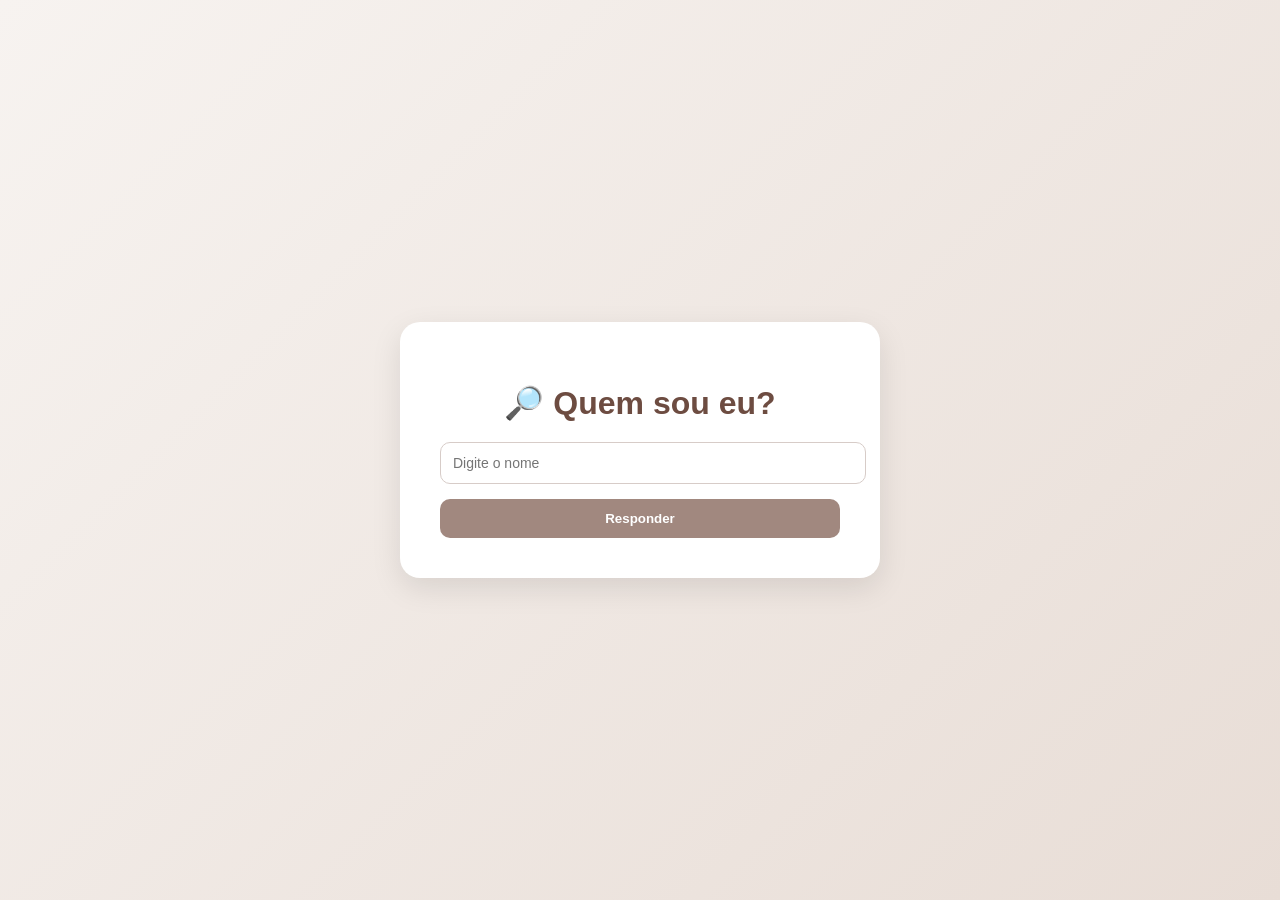
==== index.html @ ba2e21f1 "Atualizei os caminhos absolutos" ====
<!DOCTYPE html>
<html lang="pt-br">
<head>
    <meta charset="UTF-8">
    <meta name="viewport" content="width=device-width, initial-scale=1.0">
    <title>Página inicial</title>
    <link rel="stylesheet" href="/style.css">
</head>
<body>
<div class="container">
  <h1>🔎 Quem sou eu?</h1>
  <p id="dicas"></p>

  <input type="text" id="resposta" placeholder="Digite o nome">
  <button onclick="verificar()">Responder</button>
</div>

<script src="/script.js"></script>
</body>
</html>
---- style.css ----
body {
  margin: 0;
  padding: 0;
  font-family: 'Segoe UI', Arial, sans-serif;
  background: linear-gradient(135deg, #f7f3f0, #e8ddd6);
  display: flex;
  justify-content: center;
  align-items: center;
  height: 100vh;
}

/* Card central */
.container {
  background: #ffffff;
  padding: 40px;
  border-radius: 20px;
  box-shadow: 0 10px 30px rgba(0,0,0,0.1);
  text-align: center;
  width: 90%;
  max-width: 400px;
}

/* Título */
h1 {
  margin-bottom: 10px;
  color: #6d4c41;
}

/* Texto dicas */
#dicas {
  font-size: 16px;
  color: #8d6e63;
  margin-bottom: 20px;
}

/* Input */
input {
  width: 100%;
  padding: 12px;
  border-radius: 10px;
  border: 1px solid #d7ccc8;
  margin-bottom: 15px;
  outline: none;
  font-size: 14px;
}

/* Botão */
button {
  width: 100%;
  padding: 12px;
  border: none;
  border-radius: 10px;
  background-color: #a1887f;
  color: white;
  font-weight: bold;
  cursor: pointer;
  transition: 0.3s;
}

button:hover {
  background-color: #8d6e63;
}

/* Reels */
.reels {
  margin-top: 25px;
  padding: 20px;
  border-radius: 15px;
  background: #f9f5f2;
  border: 1px dashed #d7ccc8;
}
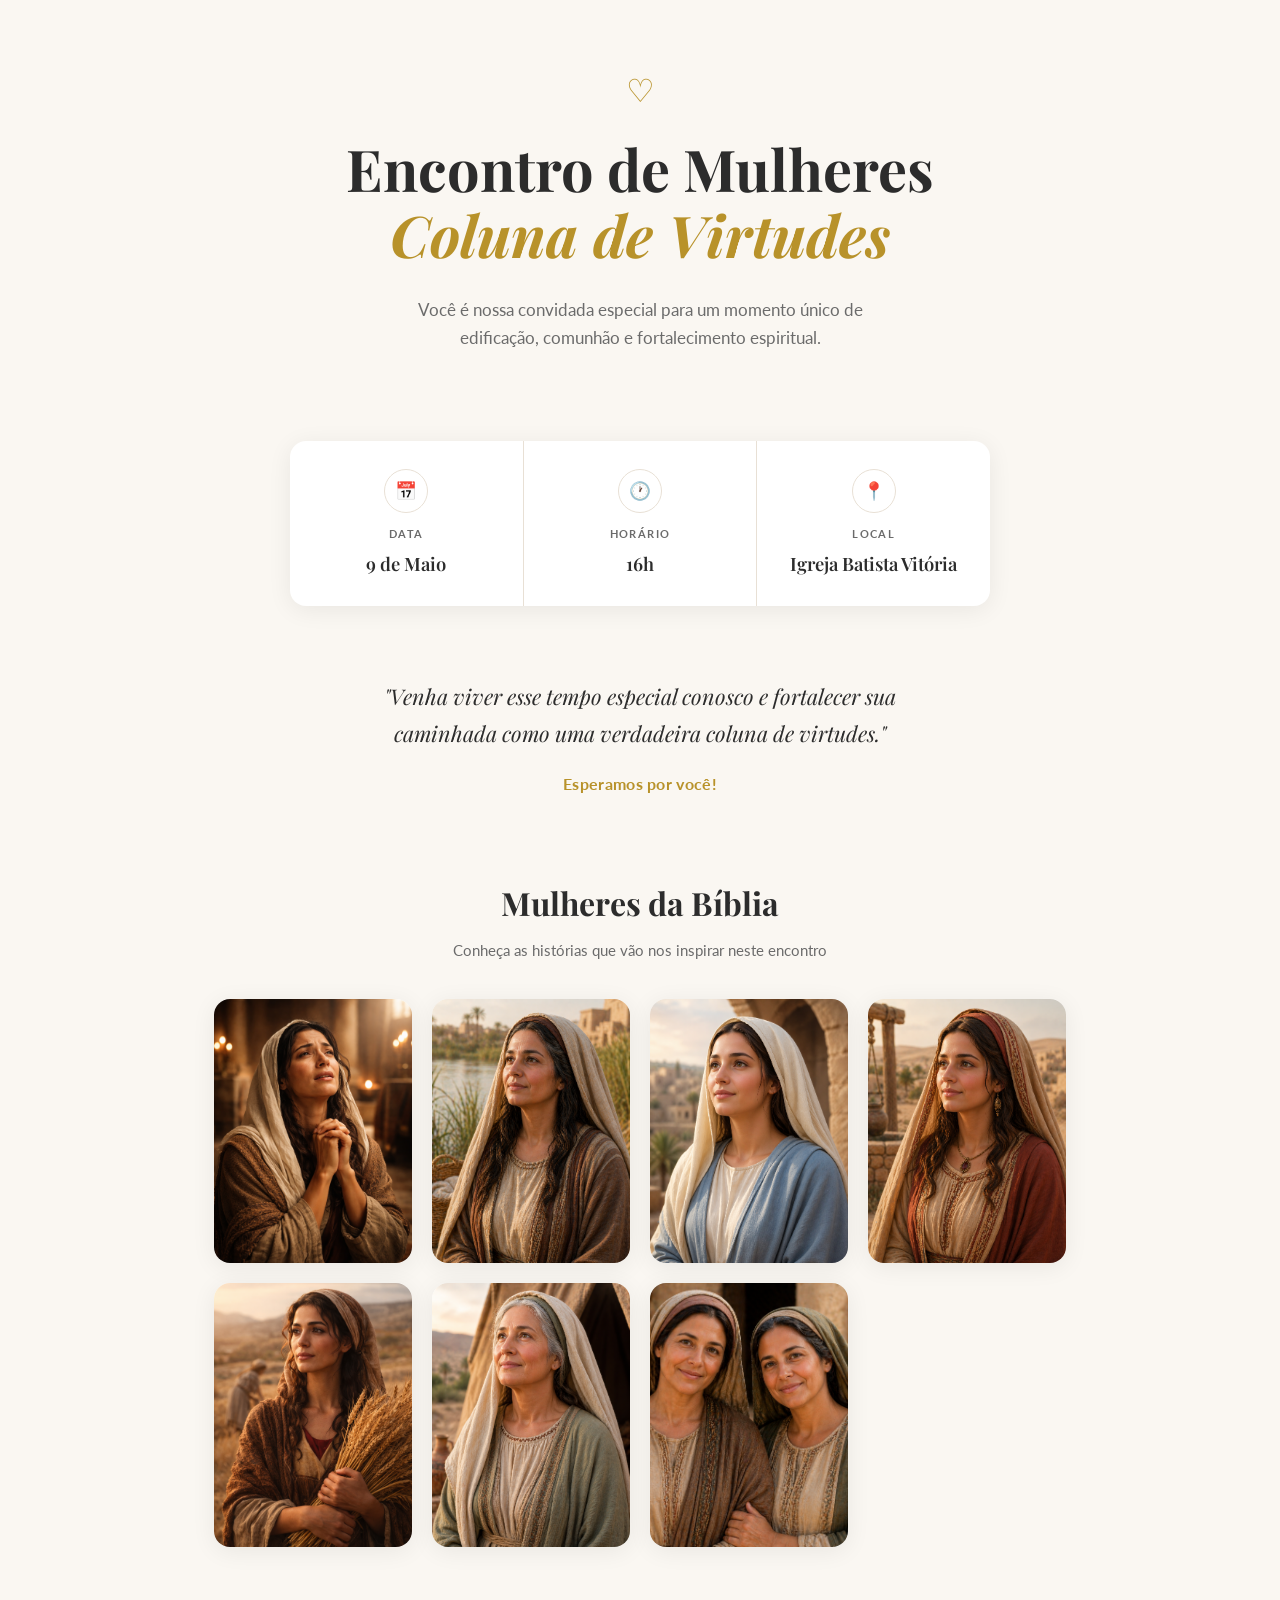
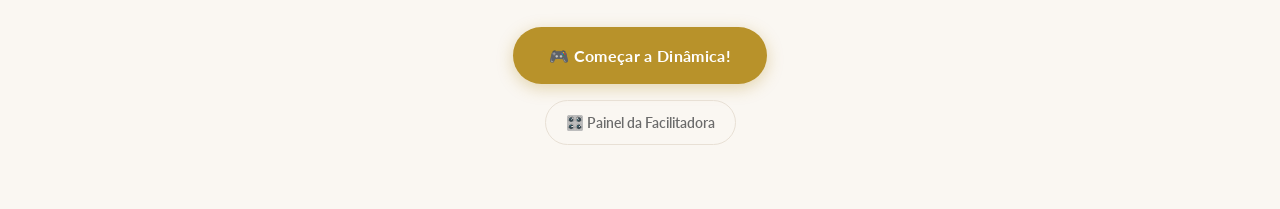
==== commit be5a85e9: "Add files via upload" ====
--- a/index.html
+++ b/index.html
@@ -1,20 +1,91 @@
-<!DOCTYPE html>
-<html lang="pt-br">
-<head>
-    <meta charset="UTF-8">
-    <meta name="viewport" content="width=device-width, initial-scale=1.0">
-    <title>Página inicial</title>
-    <link rel="stylesheet" href="/style.css">
-</head>
-<body>
-<div class="container">
-  <h1>🔎 Quem sou eu?</h1>
-  <p id="dicas"></p>
-
-  <input type="text" id="resposta" placeholder="Digite o nome">
-  <button onclick="verificar()">Responder</button>
-</div>
-
-<script src="/script.js"></script>
-</body>
-</html>+<!DOCTYPE html>
+<html lang="pt-BR">
+<head>
+  <meta charset="UTF-8" />
+  <meta name="viewport" content="width=device-width, initial-scale=1.0" />
+  <title>Encontro de Mulheres — Coluna de Virtudes</title>
+  <link rel="stylesheet" href="css/style.css" />
+</head>
+<body>
+
+  <!-- ===== HERO ===== -->
+  <section class="hero">
+    <div class="hero-icon">♡</div>
+    <h1>
+      Encontro de Mulheres
+      <span>Coluna de Virtudes</span>
+    </h1>
+    <p>
+      Você é nossa convidada especial para um momento único de
+      edificação, comunhão e fortalecimento espiritual.
+    </p>
+  </section>
+
+  <!-- ===== EVENT INFO ===== -->
+  <div class="event-card">
+    <div class="event-item">
+      <div class="event-icon">📅</div>
+      <div class="event-label">Data</div>
+      <div class="event-value">9 de Maio</div>
+    </div>
+    <div class="event-item">
+      <div class="event-icon">🕐</div>
+      <div class="event-label">Horário</div>
+      <div class="event-value">16h</div>
+    </div>
+    <div class="event-item">
+      <div class="event-icon">📍</div>
+      <div class="event-label">Local</div>
+      <div class="event-value">Igreja Batista Vitória</div>
+    </div>
+  </div>
+
+  <!-- ===== QUOTE ===== -->
+  <section class="quote-section">
+    <blockquote>
+      "Venha viver esse tempo especial conosco e fortalecer sua
+      caminhada como uma verdadeira coluna de virtudes."
+    </blockquote>
+    <p class="tagline">Esperamos por você!</p>
+  </section>
+
+  <!-- ===== CHARACTERS GALLERY ===== -->
+  <section class="gallery-section">
+    <h2>Mulheres da Bíblia</h2>
+    <p class="gallery-sub">Conheça as histórias que vão nos inspirar neste encontro</p>
+
+    <div class="characters-grid">
+      <div class="character-card">
+        <img src="images/ana.png" alt="Mulher bíblica" />
+      </div>
+      <div class="character-card">
+        <img src="images/joquebede.png" alt="Mulher bíblica" />
+      </div>
+      <div class="character-card">
+        <img src="images/maria.png" alt="Mulher bíblica" />
+      </div>
+      <div class="character-card">
+        <img src="images/rebeca.png" alt="Mulher bíblica" />
+      </div>
+      <div class="character-card">
+        <img src="images/rute.png" alt="Mulher bíblica" />
+      </div>
+      <div class="character-card">
+        <img src="images/sara.png" alt="Mulher bíblica" />
+      </div>
+      <div class="character-card">
+        <img src="images/loide-eunice.png" alt="Mulher bíblica" />
+      </div>
+    </div>
+  </section>
+
+  <!-- ===== CTA ===== -->
+  <section class="cta-section">
+    <a href="jogo.html" class="btn-primary">🎮 Começar a Dinâmica!</a>
+    <div style="margin-top: 16px;">
+      <a href="facilitadora.html" class="btn-secondary">🎛️ Painel da Facilitadora</a>
+    </div>
+  </section>
+
+</body>
+</html>
--- a/css/style.css
+++ b/css/style.css
@@ -0,0 +1,1110 @@
+/* =============================================
+   ENCONTRO DE MULHERES — COLUNA DE VIRTUDES
+   Stylesheet
+   ============================================= */
+
+@import url('https://fonts.googleapis.com/css2?family=Playfair+Display:ital,wght@0,400;0,600;0,700;1,400;1,600&family=Lato:wght@300;400;600;700&display=swap');
+
+/* ---- Reset & Base ---- */
+*, *::before, *::after { box-sizing: border-box; margin: 0; padding: 0; }
+
+:root {
+  --bg: #faf7f2;
+  --card-bg: #ffffff;
+  --text-dark: #2c2c2c;
+  --text-muted: #6b6b6b;
+  --gold: #b8922a;
+  --gold-light: #d4a843;
+  --border: #e8e0d5;
+  --radius: 16px;
+  --shadow: 0 4px 24px rgba(0,0,0,0.07);
+  --shadow-hover: 0 8px 32px rgba(0,0,0,0.12);
+
+  /* Group colors */
+  --g1: #0bb4cc; --g1-light: #e6f8fb;
+  --g2: #2d9e6a; --g2-light: #e8f7f0;
+  --g3: #7c5cba; --g3-light: #f2eefc;
+  --g4: #e04b9a; --g4-light: #fde9f4;
+  --g5: #e07a28; --g5-light: #fdf0e5;
+  --g6: #b8922a; --g6-light: #fdf6e7;
+  --g7: #c0392b; --g7-light: #fdecea;
+}
+
+html { scroll-behavior: smooth; }
+
+body {
+  font-family: 'Lato', sans-serif;
+  background: var(--bg);
+  color: var(--text-dark);
+  min-height: 100vh;
+  line-height: 1.6;
+}
+
+/* ---- Typography ---- */
+h1, h2, h3 { font-family: 'Playfair Display', serif; }
+
+/* ---- Utility ---- */
+.hidden { display: none !important; }
+.text-center { text-align: center; }
+.italic { font-style: italic; }
+
+/* =============================================
+   LANDING PAGE  (index.html)
+   ============================================= */
+
+/* --- Hero --- */
+.hero {
+  display: flex;
+  flex-direction: column;
+  align-items: center;
+  padding: 64px 24px 48px;
+  text-align: center;
+}
+
+.hero-icon { color: var(--gold); font-size: 2rem; margin-bottom: 20px; }
+
+.hero h1 {
+  font-size: clamp(2.2rem, 6vw, 3.6rem);
+  font-weight: 700;
+  color: var(--text-dark);
+  line-height: 1.15;
+  margin-bottom: 8px;
+}
+
+.hero h1 span {
+  font-style: italic;
+  color: var(--gold);
+  display: block;
+}
+
+.hero p {
+  max-width: 520px;
+  color: var(--text-muted);
+  font-size: 1.05rem;
+  margin: 20px auto 0;
+  line-height: 1.7;
+}
+
+/* --- Event Info Card --- */
+.event-card {
+  background: var(--card-bg);
+  border-radius: var(--radius);
+  box-shadow: var(--shadow);
+  display: flex;
+  justify-content: center;
+  gap: 0;
+  margin: 40px auto;
+  max-width: 700px;
+  width: calc(100% - 48px);
+  overflow: hidden;
+}
+
+.event-item {
+  flex: 1;
+  padding: 28px 20px;
+  text-align: center;
+  border-right: 1px solid var(--border);
+}
+.event-item:last-child { border-right: none; }
+
+.event-icon {
+  width: 44px; height: 44px;
+  border-radius: 50%;
+  border: 1.5px solid var(--border);
+  display: flex; align-items: center; justify-content: center;
+  margin: 0 auto 12px;
+  color: var(--gold);
+  font-size: 1.1rem;
+}
+
+.event-label {
+  font-size: 0.7rem;
+  font-weight: 700;
+  letter-spacing: 0.12em;
+  text-transform: uppercase;
+  color: var(--text-muted);
+  margin-bottom: 6px;
+}
+
+.event-value {
+  font-family: 'Playfair Display', serif;
+  font-size: 1.15rem;
+  font-weight: 600;
+  color: var(--text-dark);
+}
+
+/* --- Quote --- */
+.quote-section {
+  text-align: center;
+  padding: 32px 24px;
+  max-width: 620px;
+  margin: 0 auto;
+}
+
+.quote-section blockquote {
+  font-family: 'Playfair Display', serif;
+  font-style: italic;
+  font-size: clamp(1.1rem, 3vw, 1.35rem);
+  color: var(--text-dark);
+  line-height: 1.7;
+}
+
+.quote-section .tagline {
+  margin-top: 20px;
+  color: var(--gold);
+  font-weight: 700;
+  font-size: 1rem;
+  letter-spacing: 0.02em;
+}
+
+/* --- Characters Gallery --- */
+.gallery-section {
+  padding: 48px 24px;
+  max-width: 900px;
+  margin: 0 auto;
+}
+
+.gallery-section h2 {
+  text-align: center;
+  font-size: clamp(1.5rem, 4vw, 2rem);
+  margin-bottom: 10px;
+}
+
+.gallery-section .gallery-sub {
+  text-align: center;
+  color: var(--text-muted);
+  margin-bottom: 36px;
+  font-size: 0.95rem;
+}
+
+.characters-grid {
+  display: grid;
+  grid-template-columns: repeat(auto-fill, minmax(180px, 1fr));
+  gap: 20px;
+}
+
+.character-card {
+  background: var(--card-bg);
+  border-radius: var(--radius);
+  box-shadow: var(--shadow);
+  overflow: hidden;
+  transition: transform 0.25s ease, box-shadow 0.25s ease;
+  cursor: default;
+}
+
+.character-card:hover {
+  transform: translateY(-4px);
+  box-shadow: var(--shadow-hover);
+}
+
+.character-card img {
+  width: 100%;
+  aspect-ratio: 3/4;
+  object-fit: cover;
+  display: block;
+}
+
+.character-card .char-name {
+  padding: 12px 14px;
+  font-family: 'Playfair Display', serif;
+  font-weight: 600;
+  font-size: 1rem;
+  text-align: center;
+  color: var(--text-dark);
+}
+
+/* --- CTA Button --- */
+.cta-section {
+  text-align: center;
+  padding: 32px 24px 64px;
+}
+
+.btn-primary {
+  display: inline-flex;
+  align-items: center;
+  gap: 10px;
+  background: var(--gold);
+  color: #fff;
+  font-family: 'Lato', sans-serif;
+  font-weight: 700;
+  font-size: 1rem;
+  letter-spacing: 0.02em;
+  padding: 16px 36px;
+  border-radius: 999px;
+  text-decoration: none;
+  border: none;
+  cursor: pointer;
+  transition: background 0.2s ease, transform 0.15s ease, box-shadow 0.2s ease;
+  box-shadow: 0 4px 16px rgba(184,146,42,0.35);
+}
+.btn-primary:hover {
+  background: var(--gold-light);
+  transform: translateY(-2px);
+  box-shadow: 0 8px 24px rgba(184,146,42,0.45);
+}
+
+.btn-secondary {
+  display: inline-flex;
+  align-items: center;
+  gap: 8px;
+  background: transparent;
+  color: var(--text-muted);
+  font-family: 'Lato', sans-serif;
+  font-size: 0.9rem;
+  font-weight: 600;
+  padding: 10px 20px;
+  border-radius: 999px;
+  text-decoration: none;
+  border: 1.5px solid var(--border);
+  cursor: pointer;
+  transition: all 0.2s ease;
+}
+.btn-secondary:hover { border-color: var(--text-muted); color: var(--text-dark); }
+
+/* =============================================
+   GAME PAGE  (jogo.html)
+   ============================================= */
+
+/* --- Screen helpers --- */
+.screen { display: none; min-height: 100vh; }
+.screen.active { display: block; }
+
+/* --- Group Selection --- */
+#screen-select {
+  padding: 48px 24px;
+  text-align: center;
+}
+
+#screen-select h1 {
+  font-size: clamp(1.8rem, 5vw, 2.8rem);
+  margin-bottom: 12px;
+}
+#screen-select p {
+  color: var(--text-muted);
+  margin-bottom: 40px;
+  font-size: 1rem;
+  max-width: 420px;
+  margin-left: auto;
+  margin-right: auto;
+}
+
+.groups-grid {
+  display: grid;
+  grid-template-columns: repeat(3, 1fr);
+  gap: 16px;
+  max-width: 600px;
+  margin: 0 auto 40px;
+}
+
+.group-btn {
+  background: var(--card-bg);
+  border-radius: var(--radius);
+  box-shadow: var(--shadow);
+  border: 2px solid transparent;
+  padding: 28px 16px;
+  cursor: pointer;
+  transition: all 0.2s ease;
+  display: flex;
+  flex-direction: column;
+  align-items: center;
+  gap: 8px;
+  font-family: 'Lato', sans-serif;
+}
+.group-btn:hover { transform: translateY(-3px); box-shadow: var(--shadow-hover); }
+
+.group-btn .gb-icon { font-size: 1.5rem; }
+.group-btn .gb-label {
+  font-size: 0.65rem;
+  font-weight: 700;
+  letter-spacing: 0.12em;
+  text-transform: uppercase;
+}
+.group-btn .gb-num {
+  font-family: 'Playfair Display', serif;
+  font-size: 2.4rem;
+  font-weight: 700;
+  line-height: 1;
+}
+
+/* Group specific colors */
+.group-btn[data-group="1"] { border-color: var(--g1-light); } .group-btn[data-group="1"] .gb-icon, .group-btn[data-group="1"] .gb-label { color: var(--g1); }
+.group-btn[data-group="2"] { border-color: var(--g2-light); } .group-btn[data-group="2"] .gb-icon, .group-btn[data-group="2"] .gb-label { color: var(--g2); }
+.group-btn[data-group="3"] { border-color: var(--g3-light); } .group-btn[data-group="3"] .gb-icon, .group-btn[data-group="3"] .gb-label { color: var(--g3); }
+.group-btn[data-group="4"] { border-color: var(--g4-light); } .group-btn[data-group="4"] .gb-icon, .group-btn[data-group="4"] .gb-label { color: var(--g4); }
+.group-btn[data-group="5"] { border-color: var(--g5-light); } .group-btn[data-group="5"] .gb-icon, .group-btn[data-group="5"] .gb-label { color: var(--g5); }
+.group-btn[data-group="6"] { border-color: var(--g6-light); } .group-btn[data-group="6"] .gb-icon, .group-btn[data-group="6"] .gb-label { color: var(--g6); }
+.group-btn[data-group="7"] { border-color: var(--g7-light); } .group-btn[data-group="7"] .gb-icon, .group-btn[data-group="7"] .gb-label { color: var(--g7); }
+
+.group-btn[data-group="1"]:hover { border-color: var(--g1); background: var(--g1-light); }
+.group-btn[data-group="2"]:hover { border-color: var(--g2); background: var(--g2-light); }
+.group-btn[data-group="3"]:hover { border-color: var(--g3); background: var(--g3-light); }
+.group-btn[data-group="4"]:hover { border-color: var(--g4); background: var(--g4-light); }
+.group-btn[data-group="5"]:hover { border-color: var(--g5); background: var(--g5-light); }
+.group-btn[data-group="6"]:hover { border-color: var(--g6); background: var(--g6-light); }
+.group-btn[data-group="7"]:hover { border-color: var(--g7); background: var(--g7-light); }
+
+/* --- Game Header --- */
+.game-header {
+  display: flex;
+  align-items: center;
+  justify-content: space-between;
+  padding: 16px 24px;
+  background: var(--card-bg);
+  border-bottom: 1px solid var(--border);
+  position: sticky;
+  top: 0;
+  z-index: 100;
+}
+
+.game-header-left {
+  display: flex;
+  align-items: center;
+  gap: 12px;
+}
+
+.header-badge {
+  width: 38px; height: 38px;
+  border-radius: 50%;
+  display: flex; align-items: center; justify-content: center;
+  color: #fff;
+  font-weight: 700;
+  font-size: 1rem;
+  flex-shrink: 0;
+}
+
+.header-badge.g1 { background: var(--g1); }
+.header-badge.g2 { background: var(--g2); }
+.header-badge.g3 { background: var(--g3); }
+.header-badge.g4 { background: var(--g4); }
+.header-badge.g5 { background: var(--g5); }
+.header-badge.g6 { background: var(--g6); }
+.header-badge.g7 { background: var(--g7); }
+
+.header-title {
+  font-weight: 700;
+  font-size: 1rem;
+  color: var(--text-dark);
+}
+
+.btn-sair {
+  background: none;
+  border: 1.5px solid var(--border);
+  border-radius: 999px;
+  padding: 6px 18px;
+  color: var(--text-muted);
+  cursor: pointer;
+  font-size: 0.875rem;
+  font-family: 'Lato', sans-serif;
+  font-weight: 600;
+  transition: all 0.2s;
+}
+.btn-sair:hover { border-color: var(--text-muted); color: var(--text-dark); }
+
+/* --- Progress Steps --- */
+.progress-bar {
+  display: flex;
+  align-items: center;
+  padding: 20px 24px 0;
+  max-width: 620px;
+  margin: 0 auto;
+}
+
+.step-node {
+  display: flex;
+  flex-direction: column;
+  align-items: center;
+  gap: 6px;
+  flex-shrink: 0;
+}
+
+.step-circle {
+  width: 32px; height: 32px;
+  border-radius: 50%;
+  border: 2px solid var(--border);
+  display: flex; align-items: center; justify-content: center;
+  font-weight: 700;
+  font-size: 0.85rem;
+  color: var(--text-muted);
+  background: var(--card-bg);
+  transition: all 0.3s ease;
+}
+
+.step-circle.active { border-color: var(--group-color, var(--gold)); color: var(--group-color, var(--gold)); background: var(--group-bg, #fdf6e7); }
+.step-circle.done { border-color: var(--group-color, var(--gold)); background: var(--group-color, var(--gold)); color: #fff; }
+
+.step-label {
+  font-size: 0.6rem;
+  font-weight: 700;
+  letter-spacing: 0.1em;
+  text-transform: uppercase;
+  color: var(--text-muted);
+}
+.step-label.active { color: var(--group-color, var(--gold)); }
+
+.step-line {
+  flex: 1;
+  height: 2px;
+  background: var(--border);
+  margin: 0 6px;
+  margin-bottom: 20px;
+  transition: background 0.3s ease;
+}
+.step-line.done { background: var(--group-color, var(--gold)); }
+
+/* --- Game Main Content --- */
+.game-main {
+  max-width: 620px;
+  margin: 0 auto;
+  padding: 28px 24px 120px;
+}
+
+.game-main h2 {
+  font-size: clamp(1.6rem, 5vw, 2.2rem);
+  text-align: center;
+  margin-bottom: 8px;
+}
+
+.game-main .subtitle {
+  text-align: center;
+  color: var(--text-muted);
+  font-size: 0.95rem;
+  margin-bottom: 28px;
+}
+
+/* --- Clue Cards --- */
+.clue-card {
+  background: var(--card-bg);
+  border-radius: var(--radius);
+  box-shadow: var(--shadow);
+  border-left: 4px solid var(--group-color, var(--gold));
+  padding: 18px 20px;
+  display: flex;
+  align-items: center;
+  gap: 14px;
+  margin-bottom: 12px;
+  animation: slideIn 0.35s ease;
+}
+
+@keyframes slideIn {
+  from { opacity: 0; transform: translateY(-10px); }
+  to { opacity: 1; transform: translateY(0); }
+}
+
+.clue-num {
+  background: var(--group-color, var(--gold));
+  color: #fff;
+  font-weight: 700;
+  font-size: 0.75rem;
+  padding: 3px 8px;
+  border-radius: 999px;
+  flex-shrink: 0;
+}
+
+.clue-text { font-size: 0.98rem; color: var(--text-dark); }
+
+/* --- Reveal Clue Button --- */
+.btn-reveal {
+  width: 100%;
+  padding: 18px;
+  background: var(--card-bg);
+  border: 2px dashed var(--border);
+  border-radius: var(--radius);
+  cursor: pointer;
+  color: var(--group-color, var(--gold));
+  font-family: 'Lato', sans-serif;
+  font-weight: 700;
+  font-size: 0.95rem;
+  transition: all 0.2s ease;
+  margin-top: 4px;
+}
+.btn-reveal:hover { background: var(--group-bg, #fdf6e7); border-color: var(--group-color, var(--gold)); }
+
+/* --- Guess Box --- */
+.guess-box {
+  position: fixed;
+  bottom: 0; left: 0; right: 0;
+  background: var(--card-bg);
+  border-top: 1px solid var(--border);
+  padding: 16px 24px 24px;
+  z-index: 50;
+  box-shadow: 0 -4px 20px rgba(0,0,0,0.06);
+}
+
+.guess-box p {
+  text-align: center;
+  font-size: 0.85rem;
+  color: var(--text-muted);
+  margin-bottom: 10px;
+}
+
+.guess-form {
+  display: flex;
+  gap: 10px;
+  max-width: 480px;
+  margin: 0 auto;
+}
+
+.guess-input {
+  flex: 1;
+  border: 1.5px solid var(--border);
+  border-radius: 999px;
+  padding: 12px 20px;
+  font-family: 'Lato', sans-serif;
+  font-size: 0.95rem;
+  outline: none;
+  background: var(--bg);
+  color: var(--text-dark);
+  transition: border-color 0.2s;
+}
+.guess-input:focus { border-color: var(--group-color, var(--gold)); }
+.guess-input::placeholder { color: #bbb; }
+
+.guess-submit {
+  width: 46px; height: 46px;
+  border-radius: 50%;
+  border: none;
+  background: var(--group-color, var(--gold));
+  color: #fff;
+  cursor: pointer;
+  font-size: 1.1rem;
+  display: flex; align-items: center; justify-content: center;
+  transition: background 0.2s, transform 0.15s;
+  flex-shrink: 0;
+}
+.guess-submit:hover { transform: scale(1.05); }
+
+/* --- Character Reveal --- */
+.char-reveal-card {
+  background: var(--card-bg);
+  border-radius: var(--radius);
+  box-shadow: var(--shadow);
+  overflow: hidden;
+  margin-bottom: 24px;
+  text-align: center;
+}
+
+.char-reveal-card img {
+  width: 100%;
+  height: auto;
+  display: block;
+  object-fit: contain;
+}
+
+.char-reveal-info { padding: 24px; }
+
+.char-reveal-info .char-label {
+  font-size: 0.7rem;
+  font-weight: 700;
+  letter-spacing: 0.14em;
+  text-transform: uppercase;
+  color: var(--group-color, var(--gold));
+  margin-bottom: 8px;
+}
+
+.char-reveal-info h3 {
+  font-family: 'Playfair Display', serif;
+  font-size: 2rem;
+  font-weight: 700;
+  margin-bottom: 6px;
+}
+
+.char-reveal-info .char-verse {
+  color: var(--text-muted);
+  font-size: 0.9rem;
+  font-style: italic;
+}
+
+/* --- Secret Notice Banner --- */
+.secret-notice {
+  background: #fff8e1;
+  border: 2px solid #f6cc47;
+  border-radius: var(--radius);
+  padding: 18px 20px;
+  margin-bottom: 24px;
+  display: flex;
+  gap: 14px;
+  align-items: flex-start;
+}
+
+.secret-notice .notice-icon {
+  font-size: 1.5rem;
+  flex-shrink: 0;
+  margin-top: 2px;
+}
+
+.secret-notice .notice-title {
+  font-weight: 700;
+  font-size: 0.9rem;
+  color: #7a5800;
+  margin-bottom: 4px;
+}
+
+.secret-notice .notice-text {
+  font-size: 0.88rem;
+  color: #7a5800;
+  line-height: 1.6;
+}
+
+/* --- Virtue Card --- */
+.virtue-card {
+  background: var(--card-bg);
+  border-radius: var(--radius);
+  box-shadow: var(--shadow);
+  padding: 28px 24px;
+  margin-bottom: 20px;
+}
+
+.virtue-card .virtue-label {
+  font-size: 0.7rem;
+  font-weight: 700;
+  letter-spacing: 0.14em;
+  text-transform: uppercase;
+  color: var(--group-color, var(--gold));
+  margin-bottom: 10px;
+}
+
+.virtue-card h3 {
+  font-family: 'Playfair Display', serif;
+  font-size: 1.6rem;
+  margin-bottom: 14px;
+  color: var(--text-dark);
+}
+
+.virtue-card p {
+  color: var(--text-muted);
+  font-size: 0.95rem;
+  line-height: 1.75;
+}
+
+.verse-ref {
+  margin-top: 16px;
+  display: inline-flex;
+  align-items: center;
+  gap: 6px;
+  background: var(--group-bg, #fdf6e7);
+  color: var(--group-color, var(--gold));
+  font-weight: 700;
+  font-size: 0.8rem;
+  padding: 6px 14px;
+  border-radius: 999px;
+}
+
+/* --- Challenge Screen --- */
+.challenge-card {
+  background: var(--card-bg);
+  border-radius: var(--radius);
+  box-shadow: var(--shadow);
+  padding: 28px 24px;
+  margin-bottom: 20px;
+  text-align: center;
+}
+
+.challenge-card .trophy { font-size: 3rem; margin-bottom: 12px; }
+
+.challenge-card h3 {
+  font-family: 'Playfair Display', serif;
+  font-size: 1.6rem;
+  margin-bottom: 16px;
+}
+
+.challenge-card p {
+  color: var(--text-muted);
+  font-size: 0.95rem;
+  line-height: 1.75;
+  margin-bottom: 16px;
+}
+
+.challenge-steps {
+  text-align: left;
+  background: var(--bg);
+  border-radius: 12px;
+  padding: 18px 20px;
+  margin-top: 8px;
+}
+
+.challenge-step {
+  display: flex;
+  gap: 12px;
+  align-items: flex-start;
+  margin-bottom: 14px;
+}
+.challenge-step:last-child { margin-bottom: 0; }
+
+.challenge-step .cs-num {
+  width: 26px; height: 26px;
+  border-radius: 50%;
+  background: var(--group-color, var(--gold));
+  color: #fff;
+  font-size: 0.75rem;
+  font-weight: 700;
+  display: flex; align-items: center; justify-content: center;
+  flex-shrink: 0;
+  margin-top: 1px;
+}
+
+.challenge-step .cs-text {
+  font-size: 0.9rem;
+  color: var(--text-dark);
+  line-height: 1.55;
+}
+
+/* --- Nav Buttons --- */
+.game-nav {
+  display: flex;
+  gap: 12px;
+  flex-wrap: wrap;
+  justify-content: center;
+  margin-top: 24px;
+}
+
+.btn-game {
+  flex: 1;
+  min-width: 140px;
+  max-width: 240px;
+  padding: 14px 24px;
+  border-radius: 999px;
+  font-family: 'Lato', sans-serif;
+  font-weight: 700;
+  font-size: 0.95rem;
+  cursor: pointer;
+  border: none;
+  transition: all 0.2s ease;
+  text-align: center;
+}
+
+.btn-game.primary {
+  background: var(--group-color, var(--gold));
+  color: #fff;
+  box-shadow: 0 4px 14px rgba(0,0,0,0.15);
+}
+.btn-game.primary:hover { filter: brightness(1.08); transform: translateY(-2px); }
+
+.btn-game.outline {
+  background: transparent;
+  color: var(--text-muted);
+  border: 1.5px solid var(--border);
+}
+.btn-game.outline:hover { border-color: var(--text-muted); color: var(--text-dark); }
+
+/* --- Back to home link --- */
+.back-link {
+  display: block;
+  text-align: center;
+  margin-top: 24px;
+  color: var(--text-muted);
+  text-decoration: none;
+  font-size: 0.9rem;
+  font-weight: 600;
+  transition: color 0.2s;
+}
+.back-link:hover { color: var(--text-dark); text-decoration: underline; }
+
+/* --- Biblical verse on character reveal --- */
+.char-verse-ref {
+  color: var(--group-color, var(--gold));
+  font-size: 0.82rem;
+  font-weight: 700;
+  letter-spacing: 0.08em;
+  text-transform: uppercase;
+  margin-bottom: 10px;
+}
+
+.char-verse-full {
+  font-family: 'Playfair Display', serif;
+  font-style: italic;
+  font-size: 0.97rem;
+  color: var(--text-muted);
+  line-height: 1.7;
+  border-top: 1px solid var(--border);
+  margin-top: 14px;
+  padding-top: 14px;
+}
+
+/* =============================================
+   SCRAMBLE (Desembaralhe a Virtude)
+   ============================================= */
+
+.scramble-card {
+  background: var(--card-bg);
+  border-radius: var(--radius);
+  box-shadow: var(--shadow);
+  padding: 28px 24px;
+  margin-bottom: 20px;
+  text-align: center;
+}
+
+.scramble-header {
+  display: flex;
+  align-items: center;
+  justify-content: center;
+  gap: 10px;
+  font-size: 1.05rem;
+  font-weight: 700;
+  margin-bottom: 8px;
+}
+
+.scramble-icon { font-size: 1.3rem; }
+
+.scramble-sub {
+  color: var(--text-muted);
+  font-size: 0.9rem;
+  margin-bottom: 24px;
+}
+
+.scramble-letters {
+  display: flex;
+  flex-wrap: wrap;
+  justify-content: center;
+  gap: 10px;
+  background: var(--group-bg, #fdf6e7);
+  border-radius: 12px;
+  padding: 20px 16px;
+  margin-bottom: 20px;
+}
+
+.letter-tile {
+  display: inline-flex;
+  align-items: center;
+  justify-content: center;
+  width: 42px;
+  height: 42px;
+  background: var(--card-bg);
+  border: 2px solid var(--border);
+  border-radius: 8px;
+  font-family: 'Playfair Display', serif;
+  font-size: 1.2rem;
+  font-weight: 700;
+  color: var(--group-color, var(--gold));
+  box-shadow: 0 2px 6px rgba(0,0,0,0.06);
+}
+
+.scramble-form {
+  display: flex;
+  gap: 10px;
+  max-width: 400px;
+  margin: 0 auto;
+}
+
+.scramble-input {
+  flex: 1;
+  border: 2px solid var(--border);
+  border-radius: 999px;
+  padding: 13px 20px;
+  font-family: 'Lato', sans-serif;
+  font-size: 0.9rem;
+  font-weight: 700;
+  letter-spacing: 0.1em;
+  text-transform: uppercase;
+  outline: none;
+  background: var(--bg);
+  color: var(--text-dark);
+  text-align: center;
+  transition: border-color 0.2s;
+}
+.scramble-input:focus { border-color: var(--group-color, var(--gold)); }
+.scramble-input::placeholder { color: #bbb; font-weight: 400; letter-spacing: 0; }
+
+.scramble-submit {
+  width: 48px; height: 48px;
+  border-radius: 50%;
+  border: none;
+  background: var(--group-color, var(--gold));
+  color: #fff;
+  cursor: pointer;
+  font-size: 1.15rem;
+  font-weight: 700;
+  display: flex; align-items: center; justify-content: center;
+  transition: background 0.2s, transform 0.15s;
+  flex-shrink: 0;
+}
+.scramble-submit:hover { transform: scale(1.05); }
+
+.scramble-error {
+  margin-top: 12px;
+  color: #e04b9a;
+  font-size: 0.88rem;
+  font-weight: 600;
+}
+
+.scramble-success {
+  margin-top: 14px;
+  color: #2d9e6a;
+  font-size: 0.95rem;
+  font-weight: 700;
+}
+
+/* =============================================
+   QUESTIONS (Reflexão — Auto Confrontação)
+   ============================================= */
+
+.questions-card {
+  background: var(--card-bg);
+  border-radius: var(--radius);
+  box-shadow: var(--shadow);
+  padding: 24px;
+  margin-bottom: 20px;
+}
+
+.questions-header {
+  display: flex;
+  align-items: center;
+  gap: 10px;
+  font-size: 1.05rem;
+  font-weight: 700;
+  margin-bottom: 6px;
+}
+
+.questions-sub {
+  color: var(--text-muted);
+  font-size: 0.88rem;
+  margin-bottom: 20px;
+}
+
+.questions-list { display: flex; flex-direction: column; gap: 14px; }
+
+.question-item {
+  display: flex;
+  gap: 14px;
+  align-items: flex-start;
+  background: var(--bg);
+  border-radius: 12px;
+  padding: 14px 16px;
+}
+
+.question-num {
+  width: 28px; height: 28px;
+  border-radius: 50%;
+  background: var(--group-color, var(--gold));
+  color: #fff;
+  font-size: 0.78rem;
+  font-weight: 700;
+  display: flex; align-items: center; justify-content: center;
+  flex-shrink: 0;
+  margin-top: 1px;
+}
+
+.question-text {
+  font-size: 0.93rem;
+  color: var(--text-dark);
+  line-height: 1.6;
+}
+
+/* =============================================
+   SORTEIO (Desafio Final)
+   ============================================= */
+
+.sorteio-card {
+  background: var(--card-bg);
+  border-radius: var(--radius);
+  box-shadow: var(--shadow);
+  padding: 28px 24px;
+  margin-bottom: 20px;
+  text-align: center;
+}
+
+.sorteio-label {
+  font-size: 0.72rem;
+  font-weight: 700;
+  letter-spacing: 0.14em;
+  text-transform: uppercase;
+  color: var(--group-color, var(--gold));
+  margin-bottom: 8px;
+}
+
+.sorteio-card h3 {
+  font-family: 'Playfair Display', serif;
+  font-size: 1.45rem;
+  margin-bottom: 8px;
+}
+
+.sorteio-card p {
+  color: var(--text-muted);
+  font-size: 0.9rem;
+  margin-bottom: 20px;
+}
+
+.sorteio-result {
+  display: flex;
+  flex-direction: column;
+  align-items: center;
+  gap: 4px;
+  margin-bottom: 16px;
+  animation: fadeIn 0.3s ease;
+}
+
+@keyframes fadeIn {
+  from { opacity: 0; transform: scale(0.9); }
+  to { opacity: 1; transform: scale(1); }
+}
+
+.sorteio-group-num {
+  font-family: 'Playfair Display', serif;
+  font-size: 1.4rem;
+  font-weight: 700;
+  color: var(--group-color, var(--gold));
+  line-height: 1.4;
+  text-align: center;
+  transition: all 0.1s ease;
+}
+
+.sorteio-result.destaque .sorteio-group-num {
+  font-size: 1.55rem;
+  animation: pulse 0.4s ease;
+  background: var(--group-bg, #fdf6e7);
+  border-radius: 12px;
+  padding: 16px 20px;
+}
+
+@keyframes pulse {
+  0% { transform: scale(1); }
+  50% { transform: scale(1.15); }
+  100% { transform: scale(1); }
+}
+
+.btn-sorteio {
+  display: inline-flex;
+  align-items: center;
+  gap: 8px;
+  background: var(--group-color, var(--gold));
+  color: #fff;
+  font-family: 'Lato', sans-serif;
+  font-weight: 700;
+  font-size: 1rem;
+  padding: 14px 32px;
+  border-radius: 999px;
+  border: none;
+  cursor: pointer;
+  box-shadow: 0 4px 16px rgba(0,0,0,0.15);
+  transition: all 0.2s ease;
+}
+.btn-sorteio:hover { filter: brightness(1.08); transform: translateY(-2px); }
+.btn-sorteio:disabled { opacity: 0.7; cursor: not-allowed; transform: none; }
+
+/* Progress bar small labels on mobile */
+@media (max-width: 540px) {
+  .step-label { font-size: 0.5rem; }
+  .step-circle { width: 26px; height: 26px; font-size: 0.75rem; }
+}
+
+/* =============================================
+   RESPONSIVE
+   ============================================= */
+
+@media (max-width: 540px) {
+  .event-card { flex-direction: column; }
+  .event-item { border-right: none; border-bottom: 1px solid var(--border); }
+  .event-item:last-child { border-bottom: none; }
+
+  .groups-grid { grid-template-columns: repeat(2, 1fr); }
+
+  .characters-grid { grid-template-columns: repeat(2, 1fr); }
+
+  .game-main { padding: 24px 16px 140px; }
+
+  .guess-form { flex-direction: row; }
+
+  .scramble-letters { gap: 8px; padding: 16px 12px; }
+  .letter-tile { width: 36px; height: 36px; font-size: 1.05rem; }
+
+  .scramble-form { flex-direction: row; }
+}
